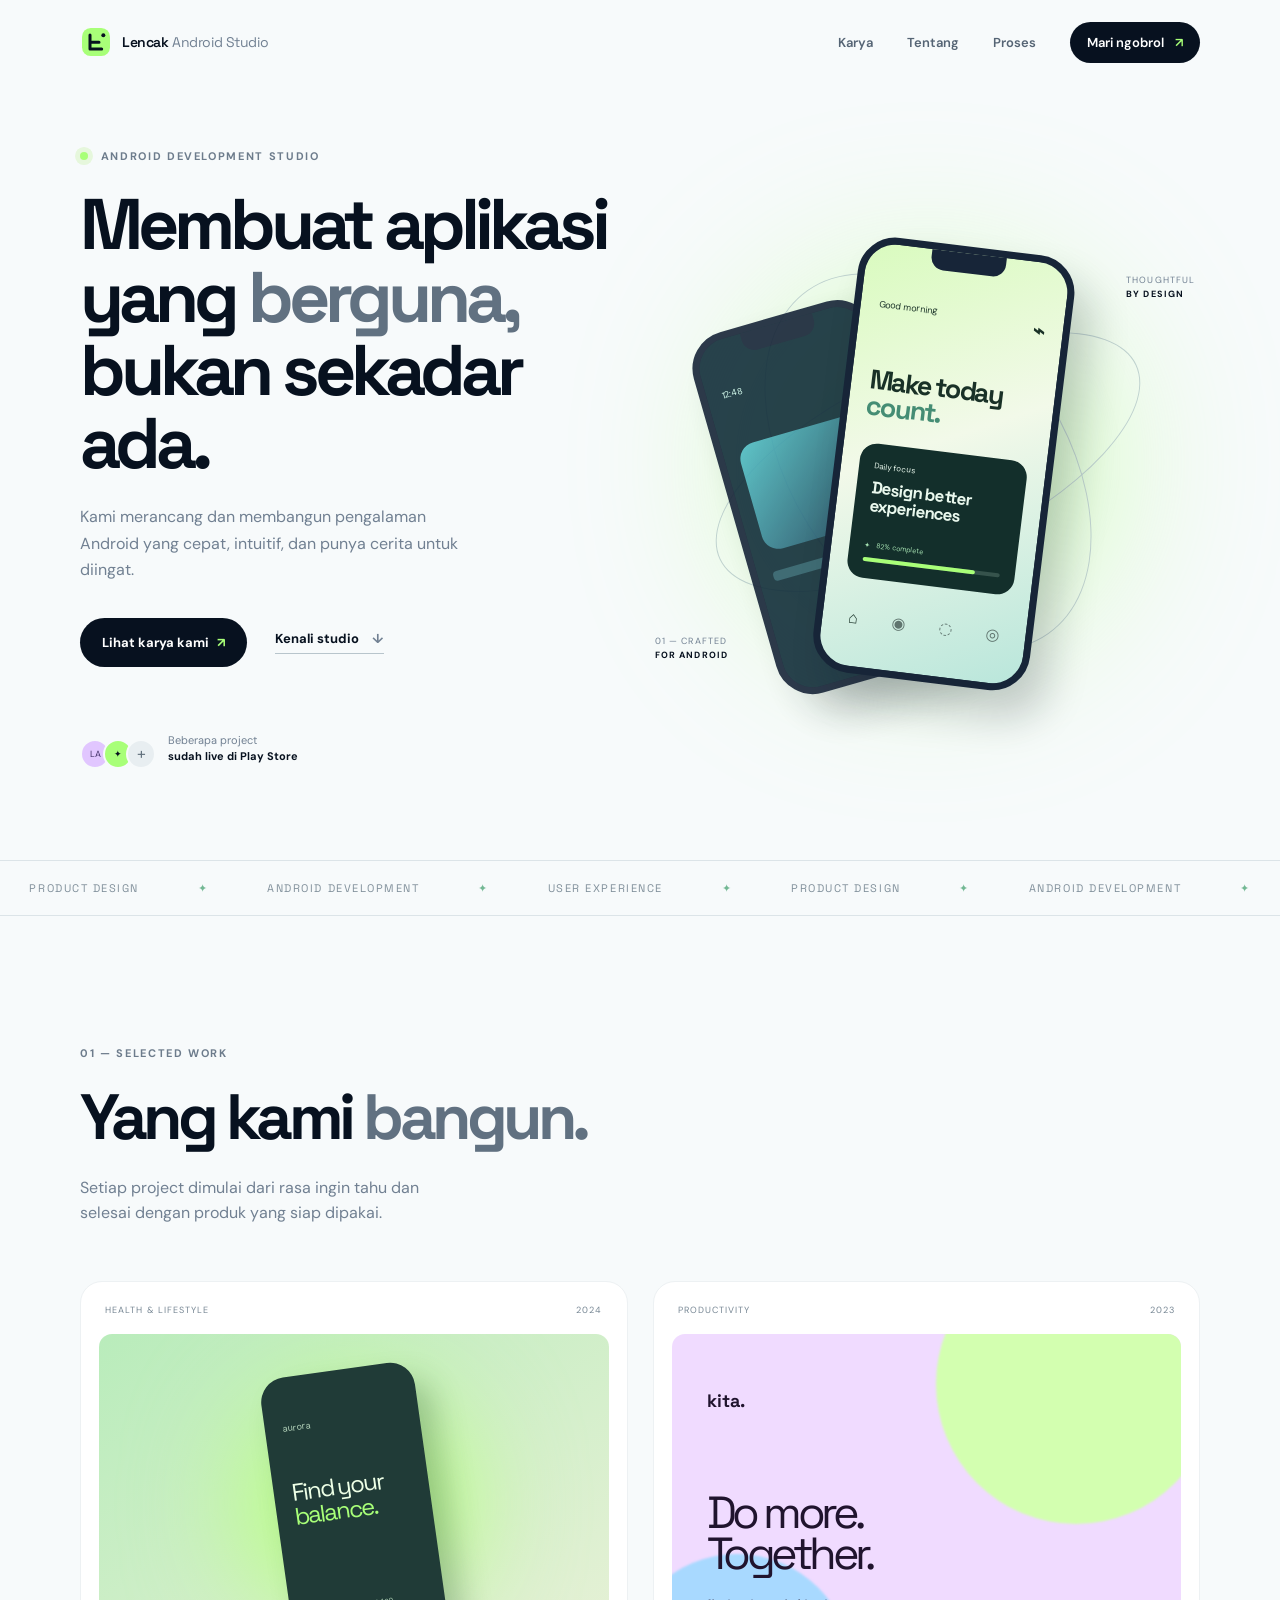
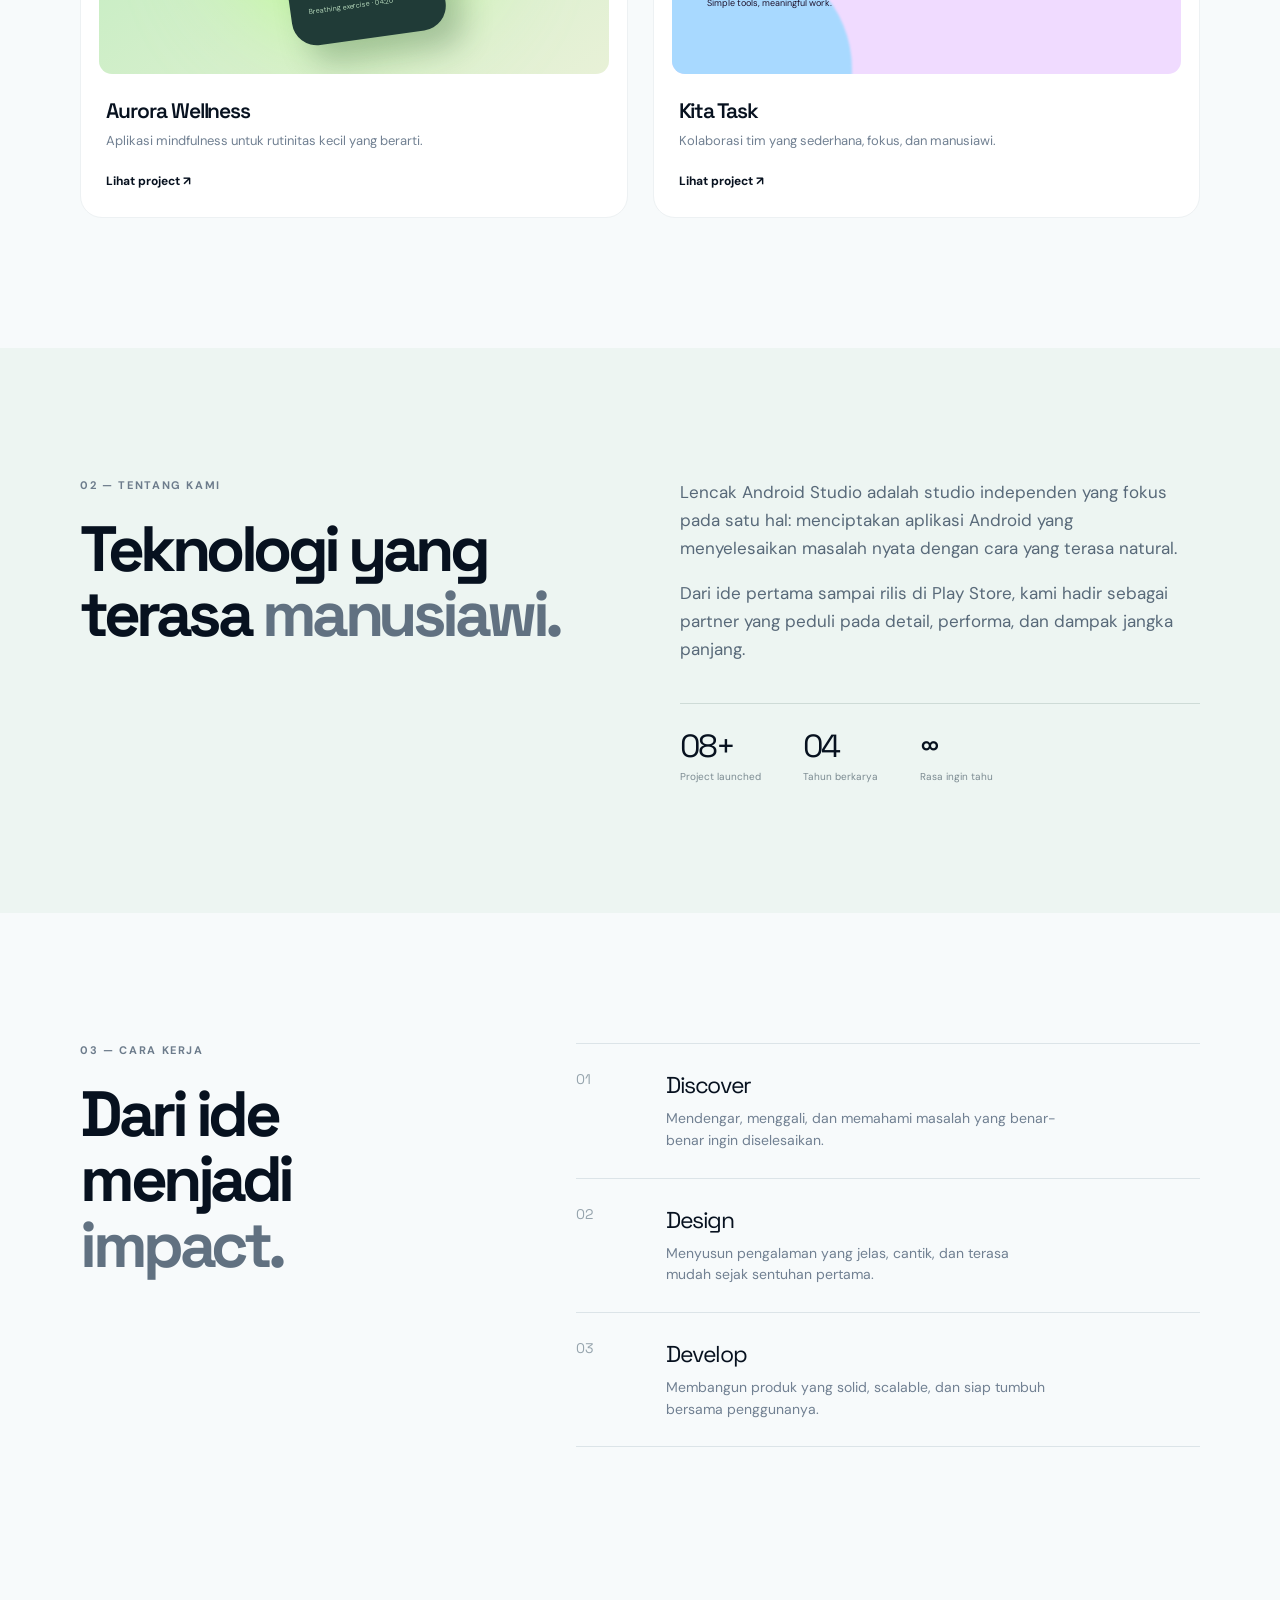
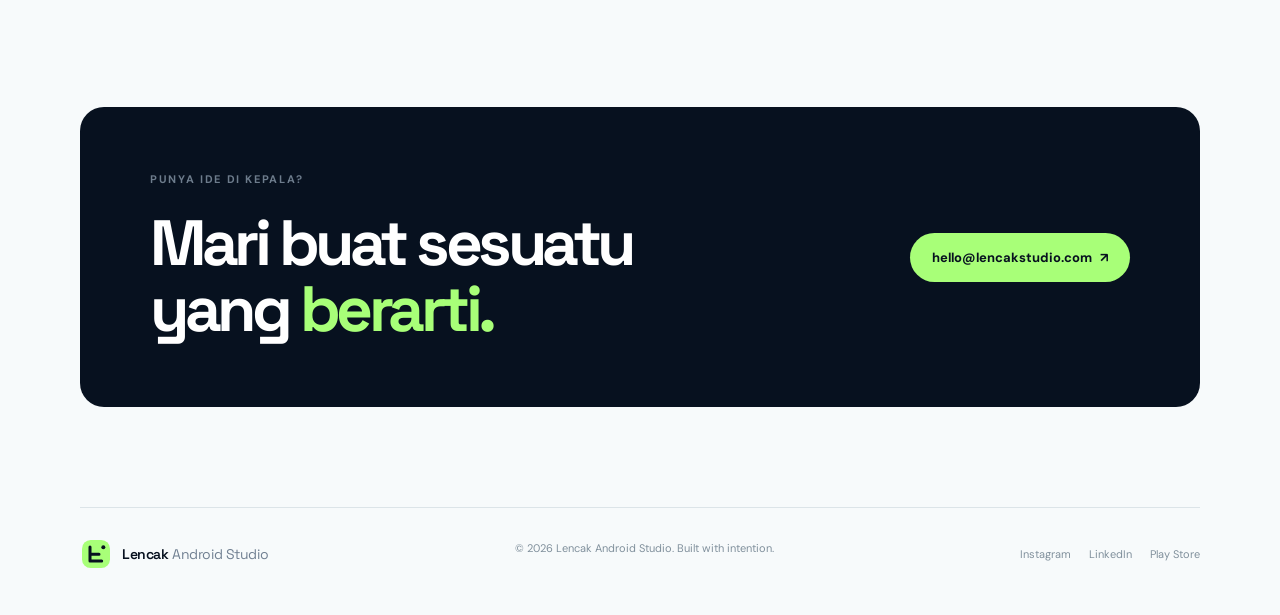
==== index.html @ a19c6d74 "Create Lencak Android Studio professional responsive landing page" ====
<!doctype html>
<html lang="id">
<head>
  <meta charset="UTF-8" />
  <meta name="viewport" content="width=device-width, initial-scale=1.0" />
  <meta name="description" content="Lencak Android Studio — studio pengembang Android yang menghadirkan aplikasi cepat, indah, dan berdampak." />
  <meta name="theme-color" content="#07111f" />
  <title>Lencak Android Studio — Build apps people love</title>
  <link rel="preconnect" href="https://fonts.googleapis.com" />
  <link rel="preconnect" href="https://fonts.gstatic.com" crossorigin />
  <link href="https://fonts.googleapis.com/css2?family=DM+Sans:wght@400;500;600;700&family=Space+Grotesk:wght@500;600;700&display=swap" rel="stylesheet" />
  <link rel="stylesheet" href="styles.css" />
  <script defer src="script.js"></script>
</head>
<body>
  <header class="site-header">
    <nav class="nav container" aria-label="Navigasi utama">
      <a class="brand" href="#top" aria-label="Lencak Android Studio beranda">
        <svg class="brand-mark" viewBox="0 0 48 48" aria-hidden="true"><defs><linearGradient id="logoGradient" x1="5" y1="5" x2="43" y2="43"><stop stop-color="#a8ff78"/><stop offset="1" stop-color="#23c8ff"/></linearGradient></defs><rect x="3" y="3" width="42" height="42" rx="13" fill="url(#logoGradient)"/><path d="M15 13.5v21h17.5M15 24.5h13.5" fill="none" stroke="#07111f" stroke-width="4.5" stroke-linecap="round" stroke-linejoin="round"/><circle cx="35" cy="14" r="3" fill="#07111f"/></svg>
        <span>Lencak <b>Android Studio</b></span>
      </a>
      <button class="menu-toggle" aria-label="Buka menu" aria-expanded="false"><span></span><span></span><span></span></button>
      <div class="nav-links">
        <a href="#work">Karya</a><a href="#about">Tentang</a><a href="#process">Proses</a>
        <a class="nav-cta" href="#contact">Mari ngobrol <span>↗</span></a>
      </div>
    </nav>
  </header>

  <main id="top">
    <section class="hero container">
      <div class="hero-copy">
        <p class="eyebrow"><span class="pulse-dot"></span> Android development studio</p>
        <h1>Membuat aplikasi yang <em>berguna,</em><br /> bukan sekadar ada.</h1>
        <p class="hero-text">Kami merancang dan membangun pengalaman Android yang cepat, intuitif, dan punya cerita untuk diingat.</p>
        <div class="hero-actions"><a class="button button-primary" href="#work">Lihat karya kami <span>↗</span></a><a class="text-link" href="#about">Kenali studio <span>↓</span></a></div>
        <div class="hero-proof"><div class="avatars"><span>LA</span><span>✦</span><span>+</span></div><p>Beberapa project<br /><strong>sudah live di Play Store</strong></p></div>
      </div>
      <div class="hero-visual" aria-label="Preview aplikasi buatan Lencak Android Studio">
        <div class="glow"></div><div class="orbit orbit-one"></div><div class="orbit orbit-two"></div>
        <div class="phone phone-back"><div class="phone-notch"></div><div class="back-screen"><span>12:48</span><div class="tiny-card"></div><div class="tiny-lines"></div></div></div>
        <div class="phone phone-front"><div class="phone-notch"></div><div class="screen"><div class="screen-top"><span>Good morning</span><b>⌁</b></div><h3>Make today<br /><i>count.</i></h3><div class="screen-card"><span>Daily focus</span><strong>Design better<br />experiences</strong><small>✦ &nbsp; 82% complete</small><div class="progress"><i></i></div></div><div class="screen-nav"><span>⌂</span><span>◉</span><span>◌</span><span>◎</span></div></div></div>
        <span class="float-label label-top">Thoughtful<br /><b>by design</b></span><span class="float-label label-bottom">01 — Crafted<br /><b>for Android</b></span>
      </div>
    </section>

    <section class="marquee" aria-label="Keahlian"><div class="marquee-track"><span>PRODUCT DESIGN</span><i>✦</i><span>ANDROID DEVELOPMENT</span><i>✦</i><span>USER EXPERIENCE</span><i>✦</i><span>PRODUCT DESIGN</span><i>✦</i><span>ANDROID DEVELOPMENT</span><i>✦</i></div></section>

    <section id="work" class="work container section"><div class="section-heading"><p class="eyebrow">01 — Selected work</p><h2>Yang kami <em>bangun.</em></h2><p>Setiap project dimulai dari rasa ingin tahu dan selesai dengan produk yang siap dipakai.</p></div><div class="project-grid">
      <article class="project-card project-aurora"><div class="project-meta"><span>Health & lifestyle</span><span>2024</span></div><div class="project-art aurora-art"><div class="aurora-glow"></div><div class="art-phone"><span>aurora</span><strong>Find your<br /><i>balance.</i></strong><small>Breathing exercise · 04:20</small></div></div><div class="project-info"><h3>Aurora Wellness</h3><p>Aplikasi mindfulness untuk rutinitas kecil yang berarti.</p><a href="#contact" aria-label="Lihat project Aurora Wellness">Lihat project ↗</a></div></article>
      <article class="project-card project-kita"><div class="project-meta"><span>Productivity</span><span>2023</span></div><div class="project-art kita-art"><div class="kita-orb orb-a"></div><div class="kita-orb orb-b"></div><div class="kita-copy"><span>kita.</span><strong>Do more.<br />Together.</strong><small>Simple tools, meaningful work.</small></div></div><div class="project-info"><h3>Kita Task</h3><p>Kolaborasi tim yang sederhana, fokus, dan manusiawi.</p><a href="#contact" aria-label="Lihat project Kita Task">Lihat project ↗</a></div></article>
    </div></section>

    <section id="about" class="about section"><div class="container about-grid"><div><p class="eyebrow">02 — Tentang kami</p><h2>Teknologi yang terasa <em>manusiawi.</em></h2></div><div class="about-copy"><p>Lencak Android Studio adalah studio independen yang fokus pada satu hal: menciptakan aplikasi Android yang menyelesaikan masalah nyata dengan cara yang terasa natural.</p><p>Dari ide pertama sampai rilis di Play Store, kami hadir sebagai partner yang peduli pada detail, performa, dan dampak jangka panjang.</p><div class="stats"><div><strong>08+</strong><span>Project launched</span></div><div><strong>04</strong><span>Tahun berkarya</span></div><div><strong>∞</strong><span>Rasa ingin tahu</span></div></div></div></div></section>

    <section id="process" class="process container section"><div class="section-heading"><p class="eyebrow">03 — Cara kerja</p><h2>Dari ide menjadi <em>impact.</em></h2></div><div class="process-list"><div class="process-item"><span>01</span><div><h3>Discover</h3><p>Mendengar, menggali, dan memahami masalah yang benar-benar ingin diselesaikan.</p></div></div><div class="process-item"><span>02</span><div><h3>Design</h3><p>Menyusun pengalaman yang jelas, cantik, dan terasa mudah sejak sentuhan pertama.</p></div></div><div class="process-item"><span>03</span><div><h3>Develop</h3><p>Membangun produk yang solid, scalable, dan siap tumbuh bersama penggunanya.</p></div></div></div></section>

    <section id="contact" class="contact container section"><div class="contact-card"><div><p class="eyebrow">Punya ide di kepala?</p><h2>Mari buat sesuatu yang <em>berarti.</em></h2></div><a class="button button-light" href="mailto:hello@lencakstudio.com">hello@lencakstudio.com <span>↗</span></a></div></section>
  </main>
  <footer class="footer container"><a class="brand" href="#top"><svg class="brand-mark" viewBox="0 0 48 48" aria-hidden="true"><rect x="3" y="3" width="42" height="42" rx="13" fill="#a8ff78"/><path d="M15 13.5v21h17.5M15 24.5h13.5" fill="none" stroke="#07111f" stroke-width="4.5" stroke-linecap="round" stroke-linejoin="round"/><circle cx="35" cy="14" r="3" fill="#07111f"/></svg><span>Lencak <b>Android Studio</b></span></a><p>© <span id="year"></span> Lencak Android Studio. Built with intention.</p><div class="socials"><a href="#contact">Instagram</a><a href="#contact">LinkedIn</a><a href="#contact">Play Store</a></div></footer>
</body>
</html>
---- styles.css ----
:root{--ink:#07111f;--muted:#718092;--lime:#a8ff78;--cyan:#23c8ff;--line:#dce4e8;--paper:#f7fafb}*{box-sizing:border-box}html{scroll-behavior:smooth}body{margin:0;background:var(--paper);color:var(--ink);font-family:'DM Sans',sans-serif;overflow-x:hidden}a{color:inherit;text-decoration:none}.container{width:min(1120px,calc(100% - 40px));margin-inline:auto}.site-header{position:relative;z-index:10}.nav{height:84px;display:flex;align-items:center;justify-content:space-between}.brand{display:flex;align-items:center;gap:10px;font-family:'Space Grotesk',sans-serif;font-size:14px;font-weight:600;letter-spacing:-.03em}.brand b{font-weight:400;color:var(--muted)}.brand-mark{width:32px;height:32px}.nav-links{display:flex;align-items:center;gap:34px;font-size:13px;font-weight:600}.nav-links a:not(.nav-cta){color:#556474}.nav-cta{background:var(--ink);color:white!important;padding:12px 17px;border-radius:99px}.nav-cta span,.button span{color:var(--lime);margin-left:8px}.menu-toggle{display:none;border:0;background:none;padding:8px}.menu-toggle span{display:block;width:22px;height:2px;background:var(--ink);margin:5px}.hero{min-height:650px;display:grid;grid-template-columns:1fr 1fr;align-items:center;padding:65px 0 85px;gap:30px}.eyebrow{text-transform:uppercase;font-size:11px;letter-spacing:.15em;font-weight:700;color:#6d7c8c;margin:0 0 25px}.pulse-dot{display:inline-block;width:8px;height:8px;background:var(--lime);border-radius:50%;margin-right:8px;box-shadow:0 0 0 5px #e6f7dc}h1,h2,h3,p{margin-top:0}h1,h2{font-family:'Space Grotesk',sans-serif;letter-spacing:-.07em;line-height:1.02;margin-bottom:24px}h1{font-size:clamp(45px,5.6vw,78px);max-width:690px}h2{font-size:clamp(38px,5vw,64px)}em{font-style:normal;color:#617181}.hero-text{max-width:405px;color:var(--muted);font-size:16px;line-height:1.65}.hero-actions{display:flex;align-items:center;gap:28px;margin-top:34px}.button{display:inline-flex;align-items:center;padding:16px 22px;border-radius:99px;font-size:13px;font-weight:700;transition:transform .2s,box-shadow .2s}.button:hover{transform:translateY(-3px);box-shadow:0 9px 22px #0915251c}.button-primary{background:var(--ink);color:#fff}.text-link{font-size:13px;font-weight:700;border-bottom:1px solid #b8c5cc;padding-bottom:6px}.text-link span{margin-left:10px;color:var(--muted)}.hero-proof{display:flex;align-items:center;gap:12px;margin-top:66px;font-size:11px;color:var(--muted);line-height:1.45}.hero-proof strong{color:var(--ink)}.avatars{display:flex}.avatars span{width:30px;height:30px;border:2px solid var(--paper);margin-left:-7px;border-radius:50%;display:grid;place-items:center;font-size:9px;background:var(--ink);color:white}.avatars span:first-child{margin-left:0;background:#e1c6ff;color:#45336b}.avatars span:nth-child(2){background:var(--lime);color:var(--ink)}.avatars span:last-child{background:#e8eef1;color:#62717d;font-size:16px}.hero-visual{position:relative;height:525px;display:flex;align-items:center;justify-content:center}.glow{position:absolute;width:350px;height:350px;background:var(--lime);filter:blur(90px);opacity:.5;border-radius:50%}.orbit{position:absolute;border:1px solid #bfd2cf;border-radius:50%;transform:rotate(-25deg)}.orbit-one{width:460px;height:190px}.orbit-two{width:420px;height:270px;transform:rotate(55deg)}.phone{position:absolute;border:7px solid #172538;background:#122234;border-radius:38px;box-shadow:20px 25px 40px #09152533;overflow:hidden}.phone-front{width:218px;height:438px;z-index:2;transform:rotate(7deg) translateX(16px)}.phone-back{width:187px;height:375px;transform:rotate(-16deg) translate(-108px,5px);opacity:.9}.phone-notch{position:absolute;z-index:3;top:0;left:50%;transform:translateX(-50%);height:20px;width:75px;background:#172538;border-radius:0 0 13px 13px}.screen{height:100%;padding:55px 18px 16px;background:linear-gradient(155deg,#d9fbbe,#f2f9e9 45%,#b9e6db);color:#193127}.screen-top{display:flex;justify-content:space-between;font-size:9px}.screen-top b{font-size:20px}.screen h3{font-family:'Space Grotesk';font-size:27px;line-height:.95;letter-spacing:-.08em;margin:43px 0 25px}.screen h3 i{color:#458d74;font-style:normal}.screen-card{background:#132f2b;color:#e9f8ed;border-radius:17px;padding:17px 15px;font-size:8px}.screen-card strong{display:block;font-family:'Space Grotesk';font-size:17px;line-height:1.05;margin:9px 0 24px;letter-spacing:-.05em}.screen-card small{font-size:7px;color:#a7e3b3}.progress{height:4px;background:#36534c;border-radius:4px;margin-top:8px}.progress i{display:block;width:82%;height:100%;background:var(--lime);border-radius:4px}.screen-nav{display:flex;justify-content:space-between;font-size:16px;margin:30px 8px;color:#60756f}.screen-nav span:first-child{color:#193127}.back-screen{height:100%;padding:42px 15px;background:#122e3a;color:#d5fff1}.back-screen span{font-size:9px}.tiny-card{height:110px;margin-top:45px;border-radius:17px;background:linear-gradient(135deg,#50bfc6,#142c48)}.tiny-lines{height:10px;width:100px;background:#2e5d69;border-radius:4px;margin-top:20px}.float-label{position:absolute;text-transform:uppercase;letter-spacing:.12em;font-size:9px;color:#718092;line-height:1.6;z-index:3}.float-label b{color:var(--ink)}.label-top{top:73px;right:5px}.label-bottom{bottom:62px;left:0}.marquee{border-top:1px solid var(--line);border-bottom:1px solid var(--line);padding:20px 0;overflow:hidden;white-space:nowrap}.marquee-track{display:flex;justify-content:space-around;align-items:center;min-width:1000px;font-family:'Space Grotesk';font-size:11px;letter-spacing:.14em;color:#81909b}.marquee i{font-style:normal;color:#73b894}.section{padding-top:130px;padding-bottom:130px}.section-heading{max-width:570px}.section-heading>p:last-child{color:var(--muted);line-height:1.6;max-width:390px}.project-grid{display:grid;grid-template-columns:1fr 1fr;gap:25px;margin-top:55px}.project-card{background:#fff;border:1px solid #edf1f3;border-radius:22px;overflow:hidden}.project-meta{display:flex;justify-content:space-between;padding:22px 24px 0;text-transform:uppercase;letter-spacing:.12em;font-size:9px;color:#778794}.project-art{height:340px;margin:18px;background:#e8f2ed;border-radius:13px;position:relative;overflow:hidden}.aurora-art{background:linear-gradient(145deg,#b9ecbb,#e8f1d7);display:grid;place-items:center}.aurora-glow{position:absolute;width:230px;height:230px;background:#baff84;border-radius:50%;filter:blur(55px)}.art-phone{position:relative;width:155px;height:270px;border-radius:25px;background:#203b37;color:#edffe6;padding:38px 18px;box-shadow:15px 20px 30px #173b2c42;transform:rotate(-8deg)}.art-phone span{font-size:9px;color:#b5d4bb}.art-phone strong{display:block;font:24px/1 'Space Grotesk';letter-spacing:-.08em;margin:45px 0 70px}.art-phone i{font-style:normal;color:#a8ff78}.art-phone small{font-size:7px;color:#b4d7ba}.kita-art{background:#f0dbff}.kita-orb{position:absolute;border-radius:50%;filter:blur(1px)}.orb-a{width:280px;height:280px;background:#d3ffb0;top:-90px;right:-35px}.orb-b{width:230px;height:230px;background:#a8d9ff;bottom:-110px;left:-50px}.kita-copy{position:absolute;inset:55px 35px;color:#20142e}.kita-copy span{font:bold 18px 'Space Grotesk'}.kita-copy strong{display:block;font:45px/ .92 'Space Grotesk';letter-spacing:-.1em;margin-top:80px}.kita-copy small{display:block;font-size:9px;margin-top:22px}.project-info{padding:5px 25px 27px}.project-info h3{font:600 21px 'Space Grotesk';letter-spacing:-.05em;margin-bottom:8px}.project-info p{color:var(--muted);font-size:13px;margin-bottom:20px}.project-info a{font-size:12px;font-weight:700}.about{background:#edf5f2}.about-grid{display:grid;grid-template-columns:1fr 1fr;gap:80px}.about-copy>p{font-size:17px;line-height:1.65;color:#586979;max-width:500px}.stats{display:flex;gap:42px;border-top:1px solid #cedbd7;margin-top:40px;padding-top:22px}.stats strong{display:block;font:32px 'Space Grotesk';letter-spacing:-.08em}.stats span{display:block;color:#7b8a91;font-size:10px;margin-top:4px}.process{display:grid;grid-template-columns:.8fr 1.2fr;gap:80px}.process-list{border-top:1px solid var(--line)}.process-item{display:grid;grid-template-columns:70px 1fr;gap:20px;padding:26px 0;border-bottom:1px solid var(--line)}.process-item>span{font:14px 'Space Grotesk';color:#96a4ad}.process-item h3{font:23px 'Space Grotesk';letter-spacing:-.06em;margin-bottom:8px}.process-item p{color:var(--muted);font-size:14px;line-height:1.55;max-width:390px;margin:0}.contact{padding-bottom:100px}.contact-card{background:var(--ink);color:#fff;border-radius:24px;padding:65px 70px;display:flex;align-items:center;justify-content:space-between;gap:30px}.contact-card h2{max-width:550px;margin-bottom:0}.contact-card em{color:var(--lime)}.button-light{background:var(--lime);color:var(--ink);white-space:nowrap}.button-light span{color:var(--ink)}.footer{border-top:1px solid var(--line);padding:30px 0 45px;display:flex;align-items:center;justify-content:space-between;color:#80909c;font-size:11px}.footer .brand{color:var(--ink)}.socials{display:flex;gap:18px}.socials a:hover{color:var(--ink)}
@media(max-width:800px){.container{width:min(100% - 32px,570px)}.nav{height:72px}.menu-toggle{display:block}.nav-links{display:none;position:absolute;top:65px;left:16px;right:16px;background:#fff;padding:20px;border-radius:16px;box-shadow:0 12px 30px #07111f20;flex-direction:column;align-items:stretch;gap:4px}.nav-links.open{display:flex}.nav-links a{padding:12px}.nav-cta{text-align:center;margin-top:7px}.hero{display:flex;flex-direction:column;padding:54px 0 55px;align-items:stretch}.hero-copy{text-align:left}.hero-visual{height:480px;margin-top:8px}.phone-front{width:200px;height:405px}.phone-back{width:174px;height:350px;transform:rotate(-16deg) translate(-93px,4px)}.label-top{right:0}.label-bottom{left:3px;bottom:40px}.section{padding-top:85px;padding-bottom:85px}.project-grid,.about-grid,.process{grid-template-columns:1fr;gap:45px}.project-art{height:300px}.about-grid{gap:0}.about-copy{margin-top:0}.process{gap:0}.contact-card{padding:40px 27px;display:block}.contact-card .button{margin-top:25px}.footer{flex-wrap:wrap;gap:22px}.footer>p{order:3;width:100%;margin:0}.socials{gap:12px}.stats{gap:25px}}@media(max-width:390px){h1{font-size:42px}.hero-actions{gap:17px}.button{padding:14px 15px}.hero-visual{transform:scale(.88);transform-origin:center top;margin-bottom:-45px}.project-art{height:270px}.kita-copy strong{font-size:39px}}
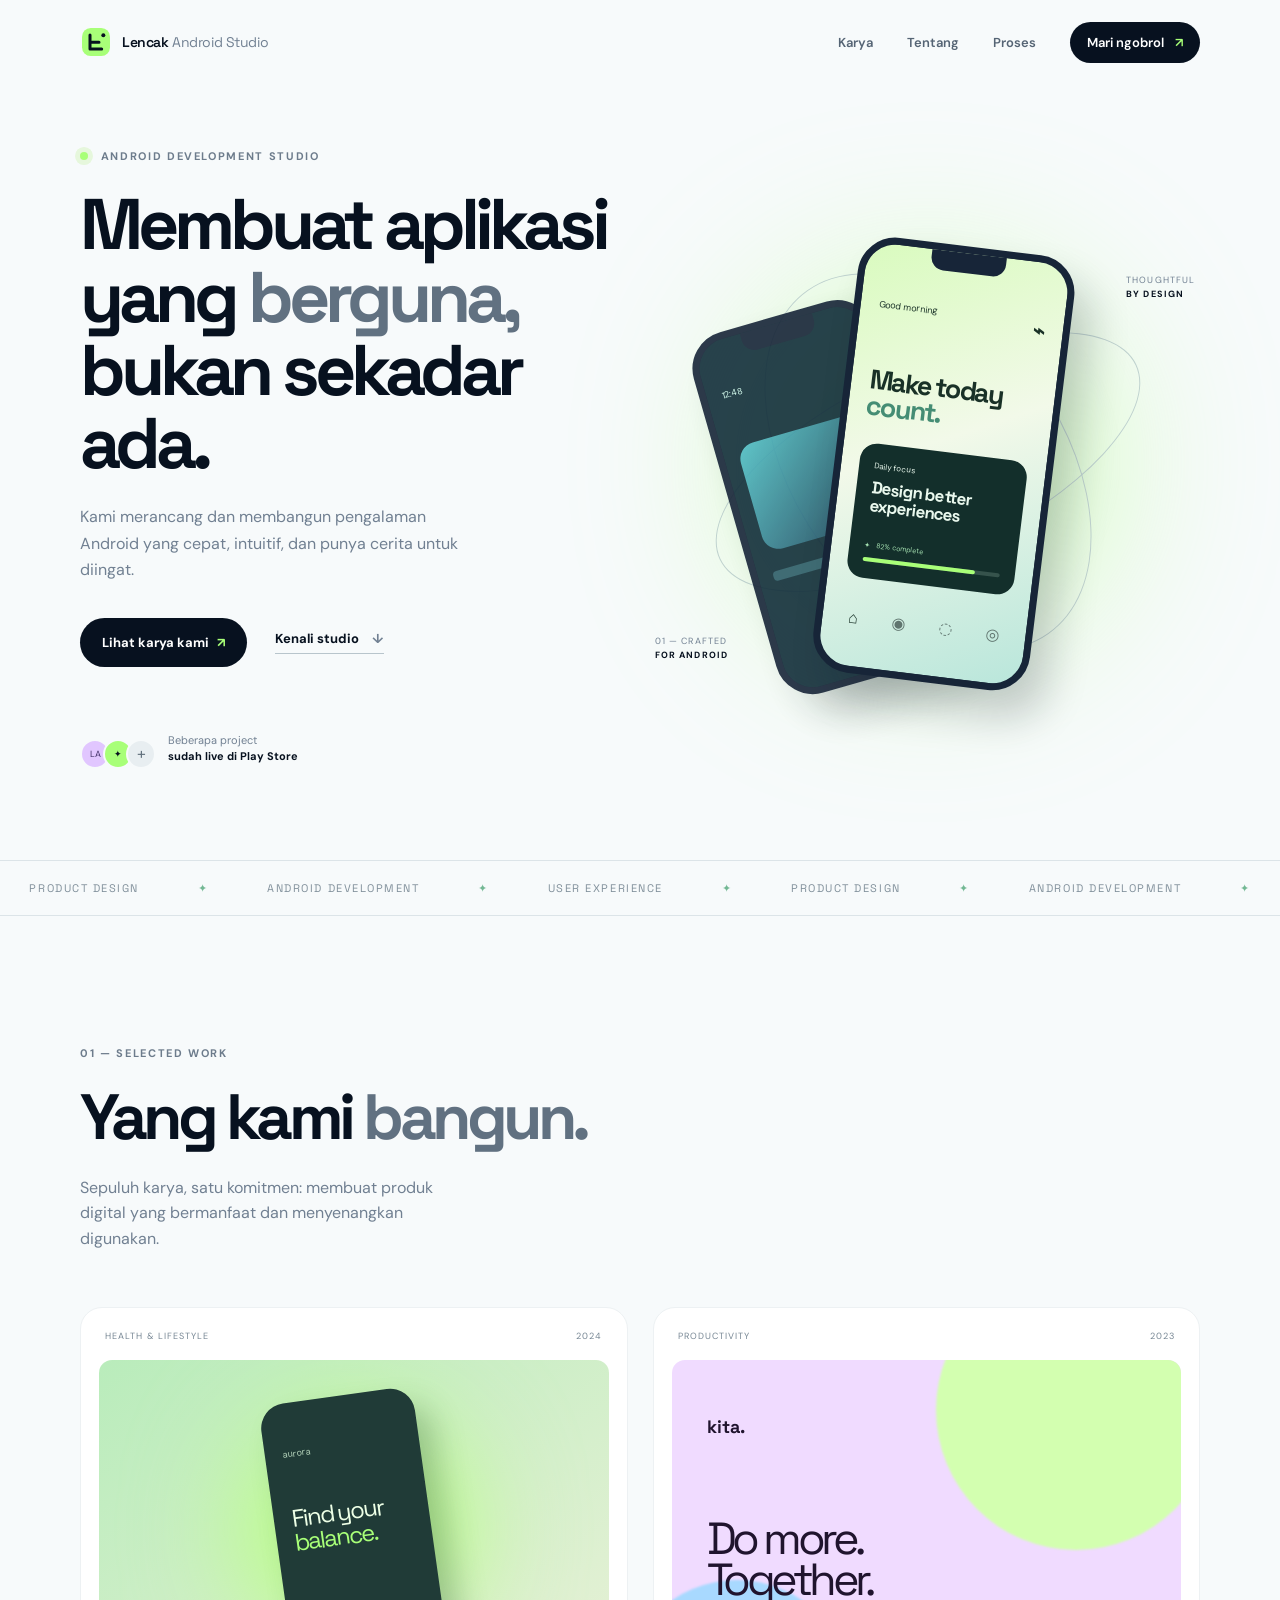
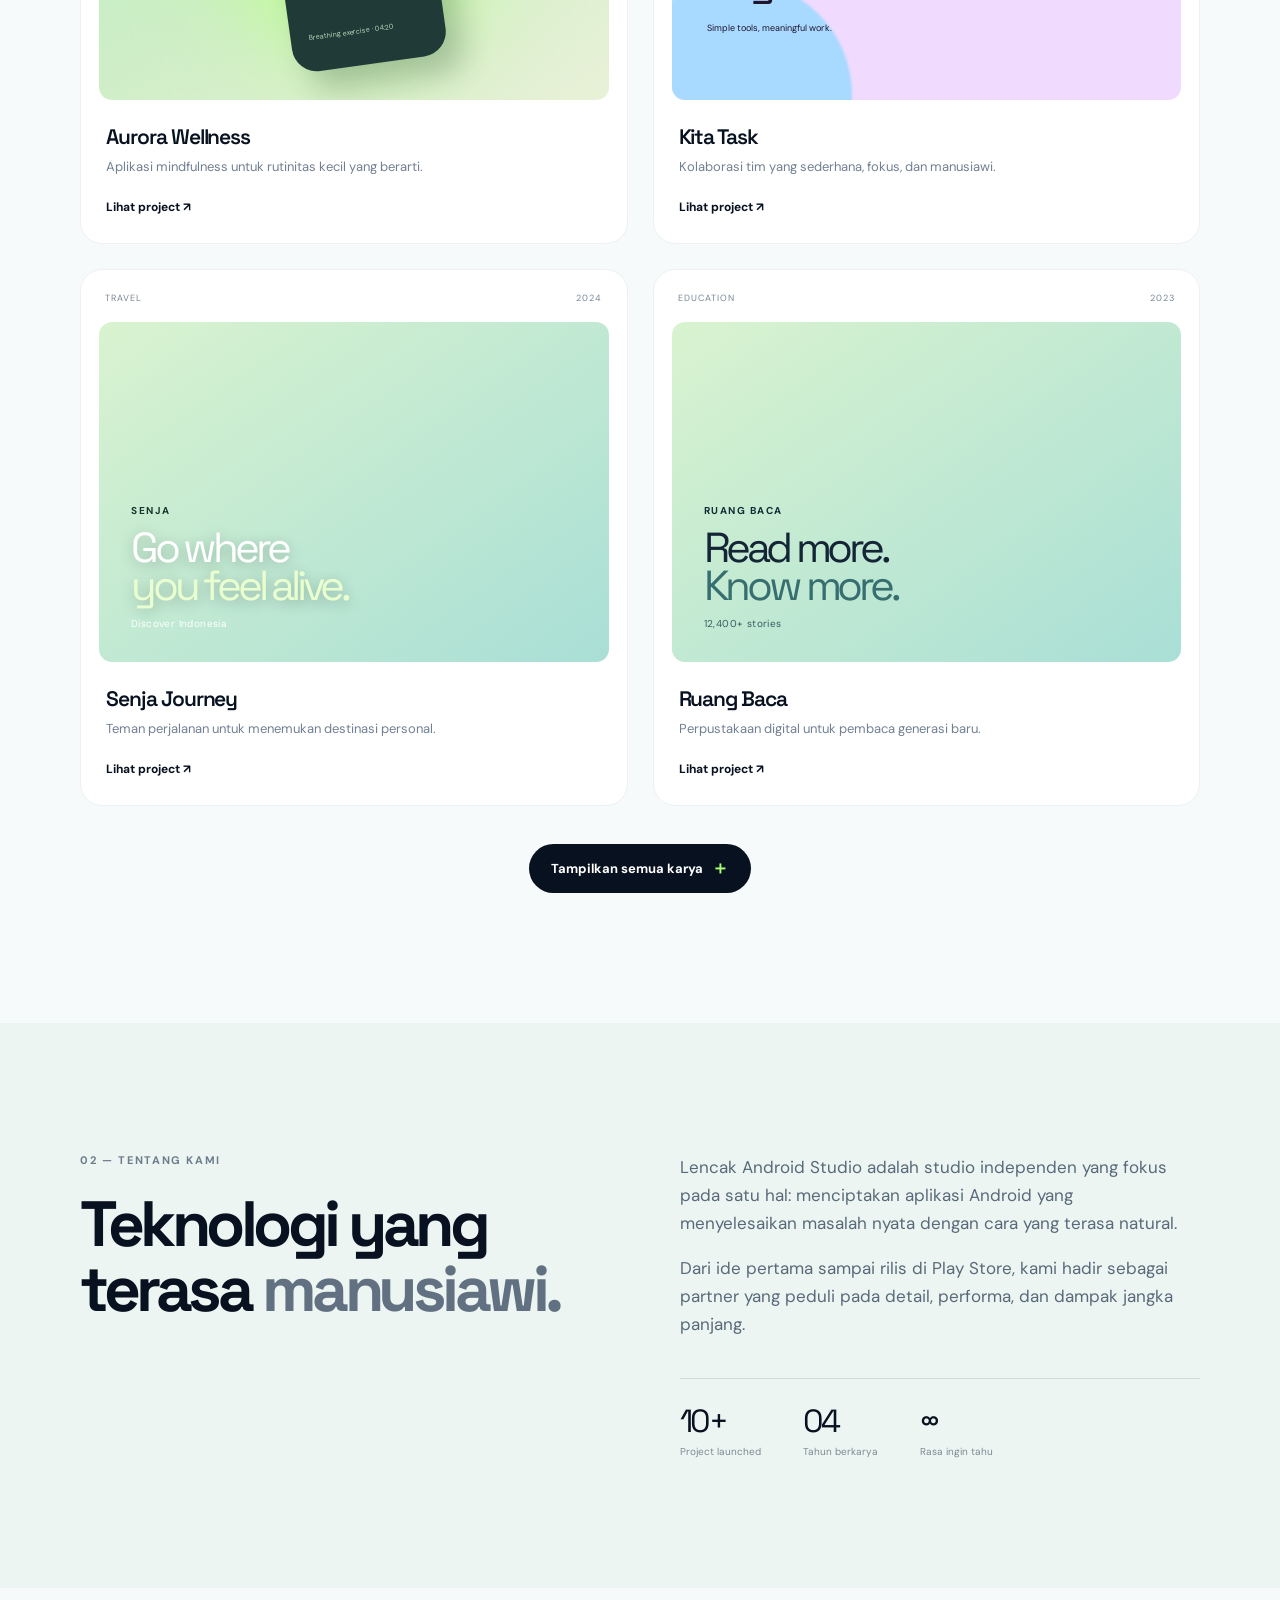
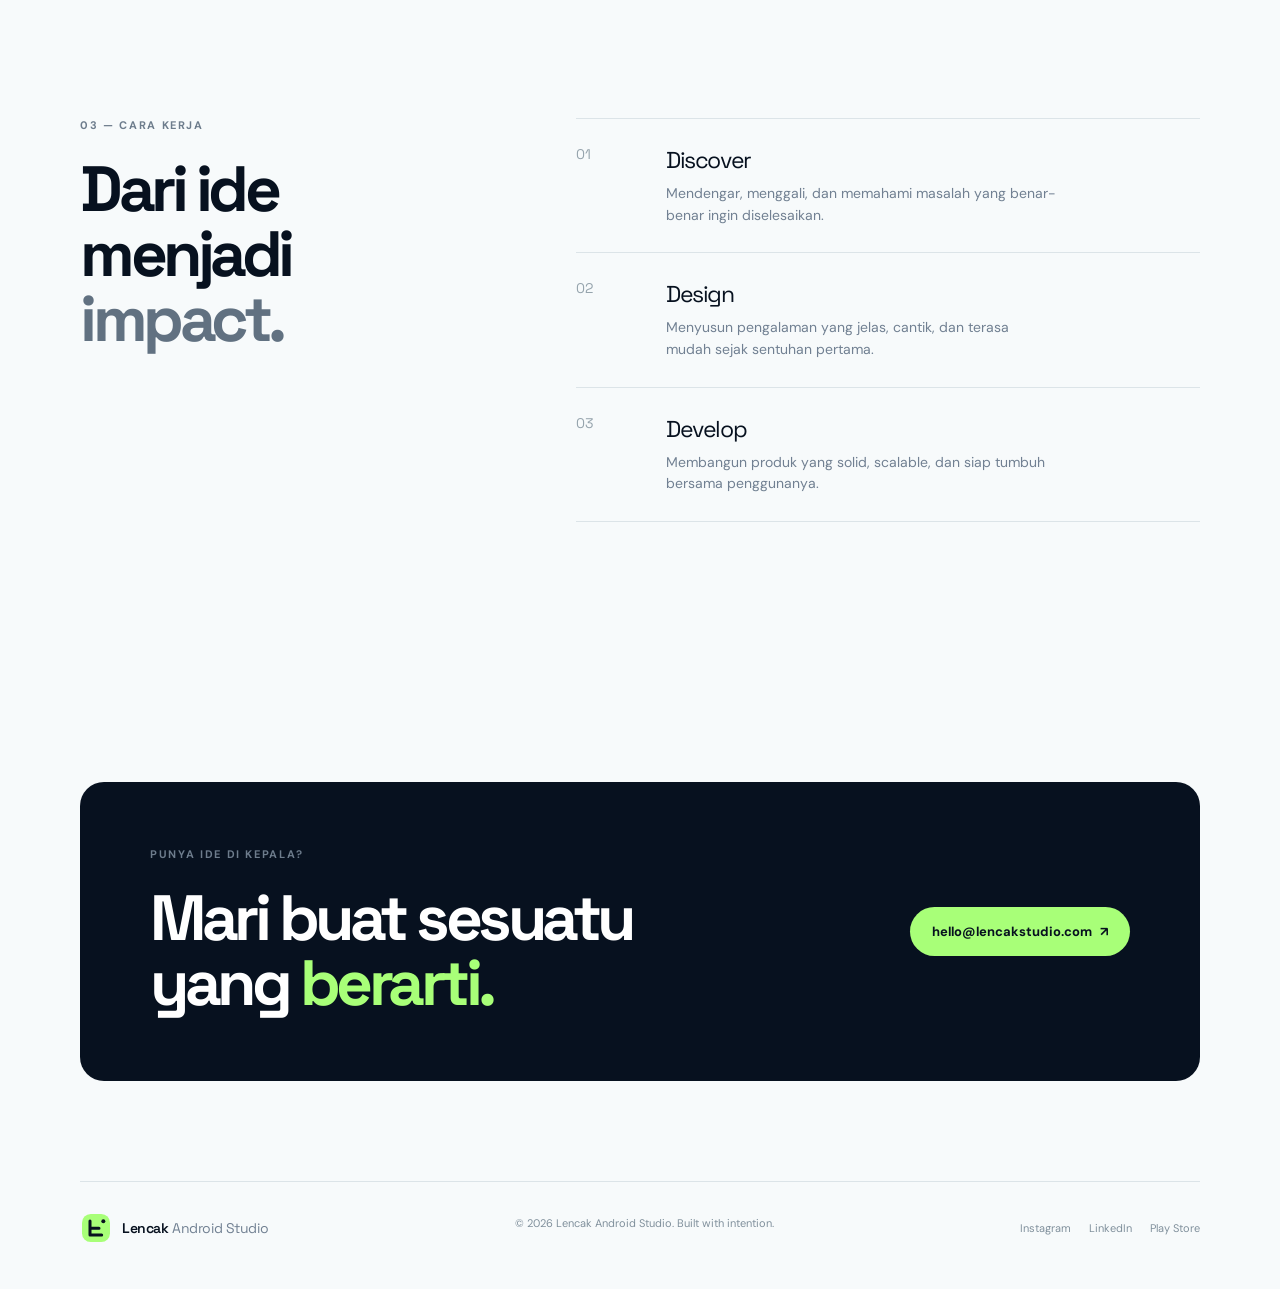
==== commit 8f31641f: "Add 10 portfolio works with progressive load more experience" ====
--- a/index.html
+++ b/index.html
@@ -10,51 +10,37 @@
   <link rel="preconnect" href="https://fonts.gstatic.com" crossorigin />
   <link href="https://fonts.googleapis.com/css2?family=DM+Sans:wght@400;500;600;700&family=Space+Grotesk:wght@500;600;700&display=swap" rel="stylesheet" />
   <link rel="stylesheet" href="styles.css" />
+  <link rel="stylesheet" href="portfolio.css" />
   <script defer src="script.js"></script>
 </head>
 <body>
-  <header class="site-header">
-    <nav class="nav container" aria-label="Navigasi utama">
-      <a class="brand" href="#top" aria-label="Lencak Android Studio beranda">
-        <svg class="brand-mark" viewBox="0 0 48 48" aria-hidden="true"><defs><linearGradient id="logoGradient" x1="5" y1="5" x2="43" y2="43"><stop stop-color="#a8ff78"/><stop offset="1" stop-color="#23c8ff"/></linearGradient></defs><rect x="3" y="3" width="42" height="42" rx="13" fill="url(#logoGradient)"/><path d="M15 13.5v21h17.5M15 24.5h13.5" fill="none" stroke="#07111f" stroke-width="4.5" stroke-linecap="round" stroke-linejoin="round"/><circle cx="35" cy="14" r="3" fill="#07111f"/></svg>
-        <span>Lencak <b>Android Studio</b></span>
-      </a>
-      <button class="menu-toggle" aria-label="Buka menu" aria-expanded="false"><span></span><span></span><span></span></button>
-      <div class="nav-links">
-        <a href="#work">Karya</a><a href="#about">Tentang</a><a href="#process">Proses</a>
-        <a class="nav-cta" href="#contact">Mari ngobrol <span>↗</span></a>
-      </div>
-    </nav>
-  </header>
+  <header class="site-header"><nav class="nav container" aria-label="Navigasi utama">
+    <a class="brand" href="#top" aria-label="Lencak Android Studio beranda"><svg class="brand-mark" viewBox="0 0 48 48" aria-hidden="true"><defs><linearGradient id="logoGradient" x1="5" y1="5" x2="43" y2="43"><stop stop-color="#a8ff78"/><stop offset="1" stop-color="#23c8ff"/></linearGradient></defs><rect x="3" y="3" width="42" height="42" rx="13" fill="url(#logoGradient)"/><path d="M15 13.5v21h17.5M15 24.5h13.5" fill="none" stroke="#07111f" stroke-width="4.5" stroke-linecap="round" stroke-linejoin="round"/><circle cx="35" cy="14" r="3" fill="#07111f"/></svg><span>Lencak <b>Android Studio</b></span></a>
+    <button class="menu-toggle" aria-label="Buka menu" aria-expanded="false"><span></span><span></span><span></span></button>
+    <div class="nav-links"><a href="#work">Karya</a><a href="#about">Tentang</a><a href="#process">Proses</a><a class="nav-cta" href="#contact">Mari ngobrol <span>↗</span></a></div>
+  </nav></header>
 
   <main id="top">
-    <section class="hero container">
-      <div class="hero-copy">
-        <p class="eyebrow"><span class="pulse-dot"></span> Android development studio</p>
-        <h1>Membuat aplikasi yang <em>berguna,</em><br /> bukan sekadar ada.</h1>
-        <p class="hero-text">Kami merancang dan membangun pengalaman Android yang cepat, intuitif, dan punya cerita untuk diingat.</p>
-        <div class="hero-actions"><a class="button button-primary" href="#work">Lihat karya kami <span>↗</span></a><a class="text-link" href="#about">Kenali studio <span>↓</span></a></div>
-        <div class="hero-proof"><div class="avatars"><span>LA</span><span>✦</span><span>+</span></div><p>Beberapa project<br /><strong>sudah live di Play Store</strong></p></div>
-      </div>
-      <div class="hero-visual" aria-label="Preview aplikasi buatan Lencak Android Studio">
-        <div class="glow"></div><div class="orbit orbit-one"></div><div class="orbit orbit-two"></div>
-        <div class="phone phone-back"><div class="phone-notch"></div><div class="back-screen"><span>12:48</span><div class="tiny-card"></div><div class="tiny-lines"></div></div></div>
-        <div class="phone phone-front"><div class="phone-notch"></div><div class="screen"><div class="screen-top"><span>Good morning</span><b>⌁</b></div><h3>Make today<br /><i>count.</i></h3><div class="screen-card"><span>Daily focus</span><strong>Design better<br />experiences</strong><small>✦ &nbsp; 82% complete</small><div class="progress"><i></i></div></div><div class="screen-nav"><span>⌂</span><span>◉</span><span>◌</span><span>◎</span></div></div></div>
-        <span class="float-label label-top">Thoughtful<br /><b>by design</b></span><span class="float-label label-bottom">01 — Crafted<br /><b>for Android</b></span>
-      </div>
+    <section class="hero container"><div class="hero-copy"><p class="eyebrow"><span class="pulse-dot"></span> Android development studio</p><h1>Membuat aplikasi yang <em>berguna,</em><br /> bukan sekadar ada.</h1><p class="hero-text">Kami merancang dan membangun pengalaman Android yang cepat, intuitif, dan punya cerita untuk diingat.</p><div class="hero-actions"><a class="button button-primary" href="#work">Lihat karya kami <span>↗</span></a><a class="text-link" href="#about">Kenali studio <span>↓</span></a></div><div class="hero-proof"><div class="avatars"><span>LA</span><span>✦</span><span>+</span></div><p>Beberapa project<br /><strong>sudah live di Play Store</strong></p></div></div>
+      <div class="hero-visual" aria-label="Preview aplikasi buatan Lencak Android Studio"><div class="glow"></div><div class="orbit orbit-one"></div><div class="orbit orbit-two"></div><div class="phone phone-back"><div class="phone-notch"></div><div class="back-screen"><span>12:48</span><div class="tiny-card"></div><div class="tiny-lines"></div></div></div><div class="phone phone-front"><div class="phone-notch"></div><div class="screen"><div class="screen-top"><span>Good morning</span><b>⌁</b></div><h3>Make today<br /><i>count.</i></h3><div class="screen-card"><span>Daily focus</span><strong>Design better<br />experiences</strong><small>✦ &nbsp; 82% complete</small><div class="progress"><i></i></div></div><div class="screen-nav"><span>⌂</span><span>◉</span><span>◌</span><span>◎</span></div></div></div><span class="float-label label-top">Thoughtful<br /><b>by design</b></span><span class="float-label label-bottom">01 — Crafted<br /><b>for Android</b></span></div>
     </section>
-
     <section class="marquee" aria-label="Keahlian"><div class="marquee-track"><span>PRODUCT DESIGN</span><i>✦</i><span>ANDROID DEVELOPMENT</span><i>✦</i><span>USER EXPERIENCE</span><i>✦</i><span>PRODUCT DESIGN</span><i>✦</i><span>ANDROID DEVELOPMENT</span><i>✦</i></div></section>
 
-    <section id="work" class="work container section"><div class="section-heading"><p class="eyebrow">01 — Selected work</p><h2>Yang kami <em>bangun.</em></h2><p>Setiap project dimulai dari rasa ingin tahu dan selesai dengan produk yang siap dipakai.</p></div><div class="project-grid">
-      <article class="project-card project-aurora"><div class="project-meta"><span>Health & lifestyle</span><span>2024</span></div><div class="project-art aurora-art"><div class="aurora-glow"></div><div class="art-phone"><span>aurora</span><strong>Find your<br /><i>balance.</i></strong><small>Breathing exercise · 04:20</small></div></div><div class="project-info"><h3>Aurora Wellness</h3><p>Aplikasi mindfulness untuk rutinitas kecil yang berarti.</p><a href="#contact" aria-label="Lihat project Aurora Wellness">Lihat project ↗</a></div></article>
-      <article class="project-card project-kita"><div class="project-meta"><span>Productivity</span><span>2023</span></div><div class="project-art kita-art"><div class="kita-orb orb-a"></div><div class="kita-orb orb-b"></div><div class="kita-copy"><span>kita.</span><strong>Do more.<br />Together.</strong><small>Simple tools, meaningful work.</small></div></div><div class="project-info"><h3>Kita Task</h3><p>Kolaborasi tim yang sederhana, fokus, dan manusiawi.</p><a href="#contact" aria-label="Lihat project Kita Task">Lihat project ↗</a></div></article>
-    </div></section>
+    <section id="work" class="work container section"><div class="section-heading"><p class="eyebrow">01 — Selected work</p><h2>Yang kami <em>bangun.</em></h2><p>Sepuluh karya, satu komitmen: membuat produk digital yang bermanfaat dan menyenangkan digunakan.</p></div><div class="project-grid">
+      <article class="project-card project-aurora"><div class="project-meta"><span>Health & lifestyle</span><span>2024</span></div><div class="project-art aurora-art"><div class="aurora-glow"></div><div class="art-phone"><span>aurora</span><strong>Find your<br /><i>balance.</i></strong><small>Breathing exercise · 04:20</small></div></div><div class="project-info"><h3>Aurora Wellness</h3><p>Aplikasi mindfulness untuk rutinitas kecil yang berarti.</p><a href="#contact">Lihat project ↗</a></div></article>
+      <article class="project-card project-kita"><div class="project-meta"><span>Productivity</span><span>2023</span></div><div class="project-art kita-art"><div class="kita-orb orb-a"></div><div class="kita-orb orb-b"></div><div class="kita-copy"><span>kita.</span><strong>Do more.<br />Together.</strong><small>Simple tools, meaningful work.</small></div></div><div class="project-info"><h3>Kita Task</h3><p>Kolaborasi tim yang sederhana, fokus, dan manusiawi.</p><a href="#contact">Lihat project ↗</a></div></article>
+      <article class="project-card project-senja"><div class="project-meta"><span>Travel</span><span>2024</span></div><div class="project-art"><div class="art-copy"><small>senja</small><strong>Go where<br /><i>you feel alive.</i></strong><span>Discover Indonesia</span></div></div><div class="project-info"><h3>Senja Journey</h3><p>Teman perjalanan untuk menemukan destinasi personal.</p><a href="#contact">Lihat project ↗</a></div></article>
+      <article class="project-card project-ruang"><div class="project-meta"><span>Education</span><span>2023</span></div><div class="project-art"><div class="art-copy"><small>RUANG BACA</small><strong>Read more.<br /><i>Know more.</i></strong><span>12,400+ stories</span></div></div><div class="project-info"><h3>Ruang Baca</h3><p>Perpustakaan digital untuk pembaca generasi baru.</p><a href="#contact">Lihat project ↗</a></div></article>
+      <article class="project-card project-finansaku"><div class="project-meta"><span>Fintech</span><span>2022</span></div><div class="project-art"><div class="art-copy"><small>finansaku</small><strong>Your money,<br /><i>your move.</i></strong><span>Track. Plan. Grow.</span></div></div><div class="project-info"><h3>Finansaku</h3><p>Asisten finansial untuk keputusan yang lebih percaya diri.</p><a href="#contact">Lihat project ↗</a></div></article>
+      <article class="project-card project-pawon"><div class="project-meta"><span>Food & recipe</span><span>2024</span></div><div class="project-art"><div class="art-copy"><small>pawon</small><strong>Cook slow.<br /><i>Love deep.</i></strong><span>Recipes worth sharing</span></div></div><div class="project-info"><h3>Pawon Stories</h3><p>Kumpulan resep rumahan dan cerita di baliknya.</p><a href="#contact">Lihat project ↗</a></div></article>
+      <article class="project-card project-nadi"><div class="project-meta"><span>Wellbeing</span><span>2022</span></div><div class="project-art"><div class="art-copy"><small>nadi</small><strong>Listen to<br /><i>your rhythm.</i></strong><span>Sleep · Breathe · Live</span></div></div><div class="project-info"><h3>Nadi Sleep</h3><p>Ritual tidur yang membantu tubuh kembali seimbang.</p><a href="#contact">Lihat project ↗</a></div></article>
+      <article class="project-card project-loka"><div class="project-meta"><span>Local commerce</span><span>2023</span></div><div class="project-art"><div class="art-copy"><small>loka</small><strong>Good things<br /><i>live nearby.</i></strong><span>Shop local, feel closer</span></div></div><div class="project-info"><h3>Loka Market</h3><p>Marketplace lokal yang mendekatkan pembeli dan pembuat.</p><a href="#contact">Lihat project ↗</a></div></article>
+      <article class="project-card project-temu"><div class="project-meta"><span>Community</span><span>2021</span></div><div class="project-art"><div class="art-copy"><small>temu</small><strong>Meet ideas.<br /><i>Make change.</i></strong><span>Community starts here</span></div></div><div class="project-info"><h3>Temu Komunitas</h3><p>Ruang aman untuk bertemu, berbagi, dan bertumbuh.</p><a href="#contact">Lihat project ↗</a></div></article>
+      <article class="project-card project-ruya"><div class="project-meta"><span>Creative tools</span><span>2024</span></div><div class="project-art"><div class="art-copy"><small>ruya</small><strong>Make room<br /><i>for ideas.</i></strong><span>Create without limits</span></div></div><div class="project-info"><h3>Ruya Notes</h3><p>Ruang catatan visual untuk ide-ide yang belum selesai.</p><a href="#contact">Lihat project ↗</a></div></article>
+    </div><button class="load-more button button-primary" type="button">Tampilkan semua karya <span>＋</span></button></section>
 
-    <section id="about" class="about section"><div class="container about-grid"><div><p class="eyebrow">02 — Tentang kami</p><h2>Teknologi yang terasa <em>manusiawi.</em></h2></div><div class="about-copy"><p>Lencak Android Studio adalah studio independen yang fokus pada satu hal: menciptakan aplikasi Android yang menyelesaikan masalah nyata dengan cara yang terasa natural.</p><p>Dari ide pertama sampai rilis di Play Store, kami hadir sebagai partner yang peduli pada detail, performa, dan dampak jangka panjang.</p><div class="stats"><div><strong>08+</strong><span>Project launched</span></div><div><strong>04</strong><span>Tahun berkarya</span></div><div><strong>∞</strong><span>Rasa ingin tahu</span></div></div></div></div></section>
-
+    <section id="about" class="about section"><div class="container about-grid"><div><p class="eyebrow">02 — Tentang kami</p><h2>Teknologi yang terasa <em>manusiawi.</em></h2></div><div class="about-copy"><p>Lencak Android Studio adalah studio independen yang fokus pada satu hal: menciptakan aplikasi Android yang menyelesaikan masalah nyata dengan cara yang terasa natural.</p><p>Dari ide pertama sampai rilis di Play Store, kami hadir sebagai partner yang peduli pada detail, performa, dan dampak jangka panjang.</p><div class="stats"><div><strong>10+</strong><span>Project launched</span></div><div><strong>04</strong><span>Tahun berkarya</span></div><div><strong>∞</strong><span>Rasa ingin tahu</span></div></div></div></div></section>
     <section id="process" class="process container section"><div class="section-heading"><p class="eyebrow">03 — Cara kerja</p><h2>Dari ide menjadi <em>impact.</em></h2></div><div class="process-list"><div class="process-item"><span>01</span><div><h3>Discover</h3><p>Mendengar, menggali, dan memahami masalah yang benar-benar ingin diselesaikan.</p></div></div><div class="process-item"><span>02</span><div><h3>Design</h3><p>Menyusun pengalaman yang jelas, cantik, dan terasa mudah sejak sentuhan pertama.</p></div></div><div class="process-item"><span>03</span><div><h3>Develop</h3><p>Membangun produk yang solid, scalable, dan siap tumbuh bersama penggunanya.</p></div></div></div></section>
-
     <section id="contact" class="contact container section"><div class="contact-card"><div><p class="eyebrow">Punya ide di kepala?</p><h2>Mari buat sesuatu yang <em>berarti.</em></h2></div><a class="button button-light" href="mailto:hello@lencakstudio.com">hello@lencakstudio.com <span>↗</span></a></div></section>
   </main>
   <footer class="footer container"><a class="brand" href="#top"><svg class="brand-mark" viewBox="0 0 48 48" aria-hidden="true"><rect x="3" y="3" width="42" height="42" rx="13" fill="#a8ff78"/><path d="M15 13.5v21h17.5M15 24.5h13.5" fill="none" stroke="#07111f" stroke-width="4.5" stroke-linecap="round" stroke-linejoin="round"/><circle cx="35" cy="14" r="3" fill="#07111f"/></svg><span>Lencak <b>Android Studio</b></span></a><p>© <span id="year"></span> Lencak Android Studio. Built with intention.</p><div class="socials"><a href="#contact">Instagram</a><a href="#contact">LinkedIn</a><a href="#contact">Play Store</a></div></footer>
--- a/portfolio.css
+++ b/portfolio.css
@@ -0,0 +1 @@
+.project-grid .project-card:nth-child(n+5){display:none}.project-grid.is-expanded .project-card:nth-child(n+5){display:block}.load-more{display:flex;margin:38px auto 0;border:0;cursor:pointer;font-family:inherit}.load-more span{font-size:18px;line-height:0}.project-card .project-art:not(.aurora-art):not(.kita-art){background:linear-gradient(145deg,#d9f3cf,#a9dfd6);display:flex;align-items:flex-end;padding:32px;color:#17352d}.project-senja .project-art{background:linear-gradient(145deg,#ffbf8b,#e67e87)}.project-ruang .project-art{background:linear-gradient(145deg,#d7c8ff,#8a91e6)}.project-finansaku .project-art{background:linear-gradient(145deg,#b7f1e2,#3eaaa0)}.project-pawon .project-art{background:linear-gradient(145deg,#ffdca6,#e99359)}.project-nadi .project-art{background:linear-gradient(145deg,#b8d4ff,#706cae)}.project-loka .project-art{background:linear-gradient(145deg,#f2efb2,#a7d76d)}.project-temu .project-art{background:linear-gradient(145deg,#f5c2dd,#c283bd)}.project-ruya .project-art{background:linear-gradient(145deg,#c2e8ff,#7ab8df)}.art-copy{display:flex;flex-direction:column;gap:12px;position:relative;z-index:1}.art-copy small{font:700 10px 'DM Sans';letter-spacing:.15em;text-transform:uppercase}.art-copy strong{font:42px/.9 'Space Grotesk';letter-spacing:-.1em;color:#fff;text-shadow:0 3px 14px #17202b44}.art-copy strong i{font-style:normal;color:#eaffcf}.art-copy span{font-size:10px;letter-spacing:.04em;color:#fff}.project-ruang .art-copy,.project-finansaku .art-copy,.project-loka .art-copy{color:#102d39}.project-ruang .art-copy strong,.project-finansaku .art-copy strong,.project-loka .art-copy strong{color:#142536;text-shadow:none}.project-ruang .art-copy strong i,.project-finansaku .art-copy strong i,.project-loka .art-copy strong i{color:#376f71}.project-ruang .art-copy span,.project-finansaku .art-copy span,.project-loka .art-copy span{color:#385c65}@media(max-width:800px){.project-grid .project-card:nth-child(n+5){display:none}.project-grid.is-expanded .project-card:nth-child(n+5){display:block}.art-copy strong{font-size:35px}.load-more{margin-top:30px}}
